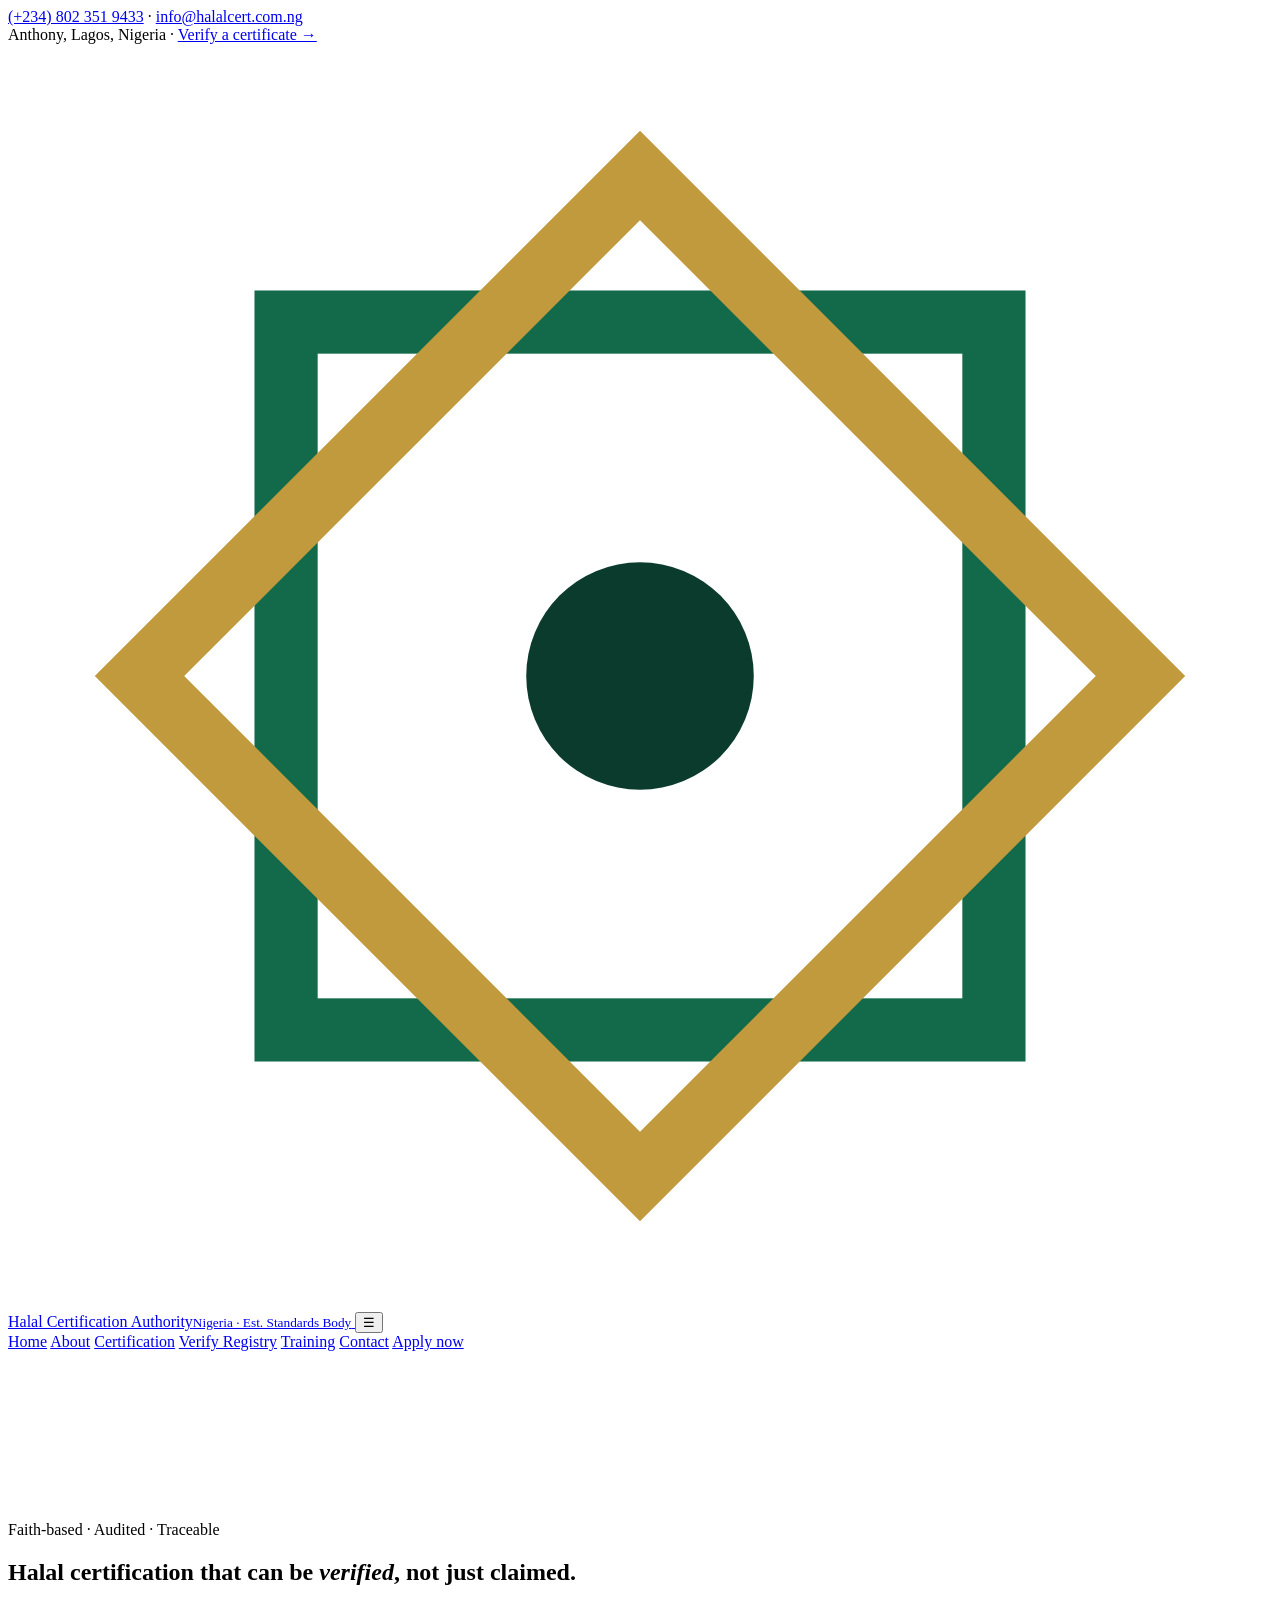
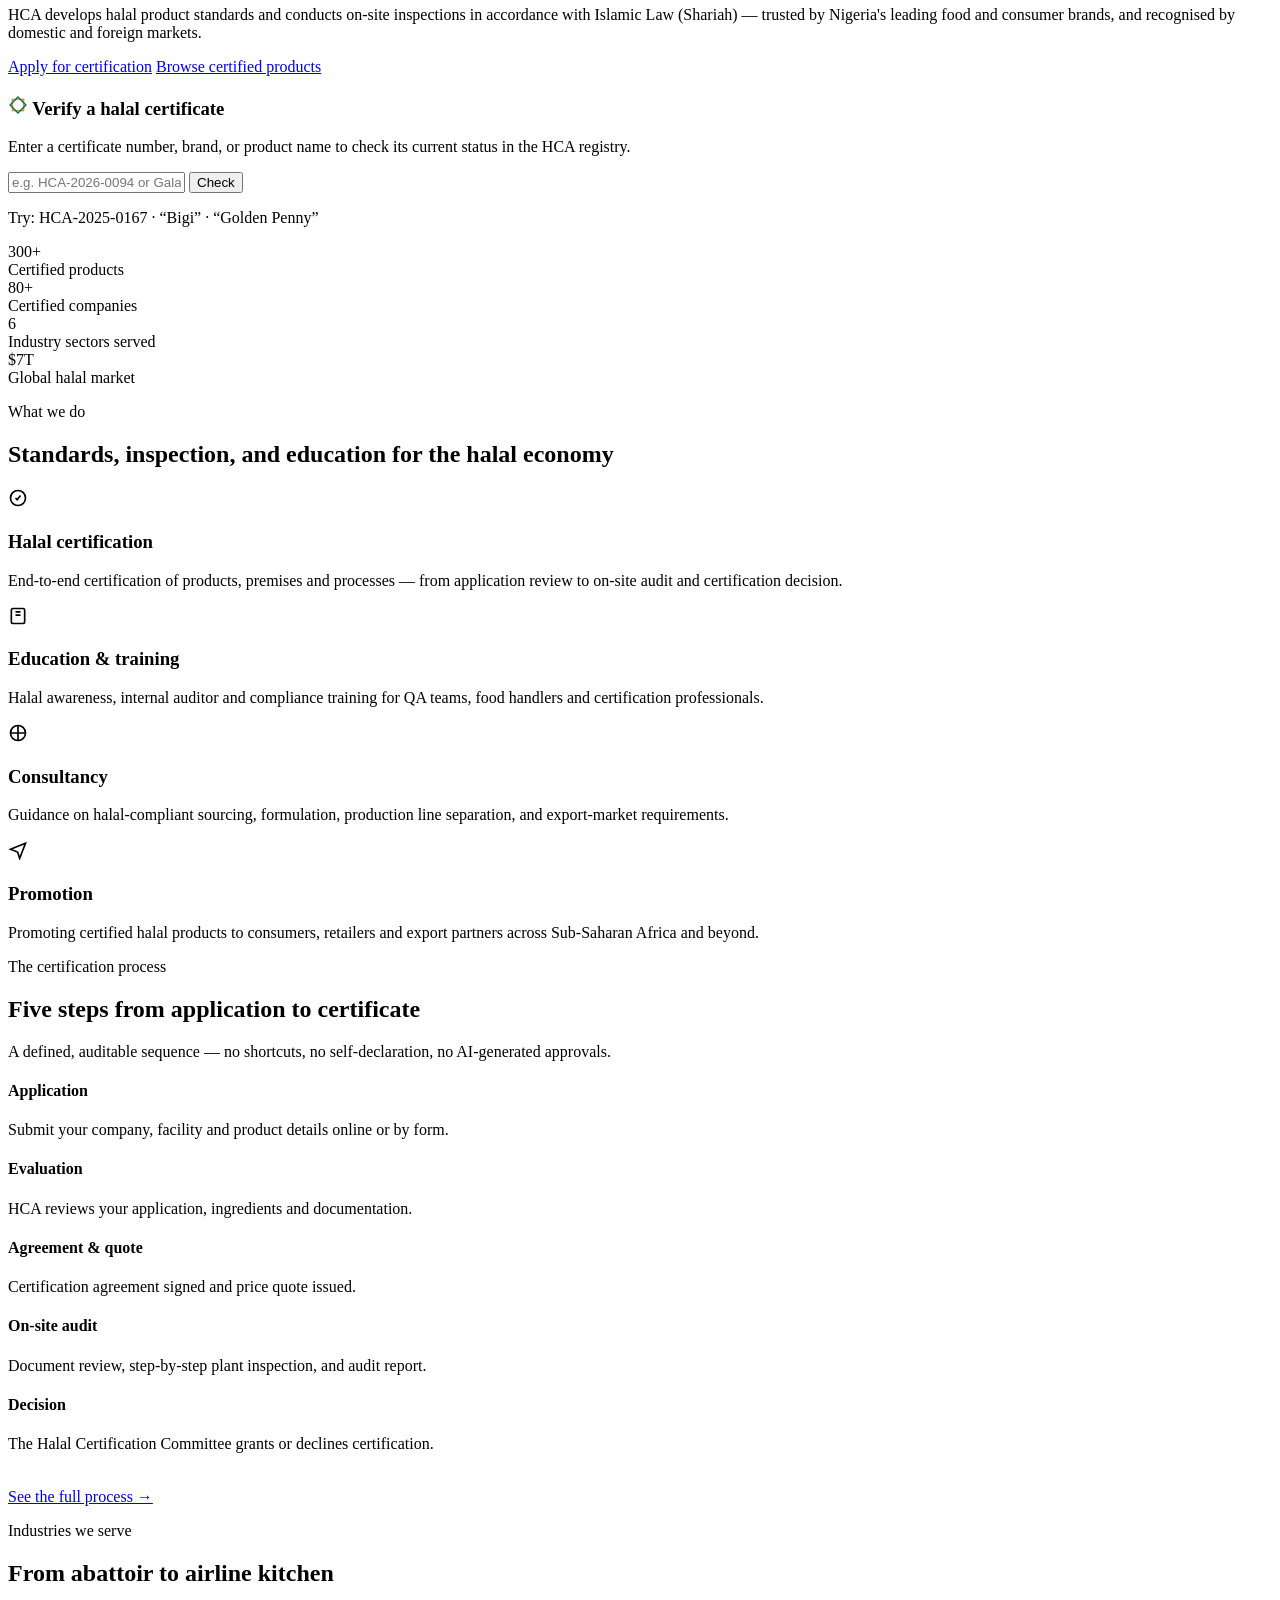
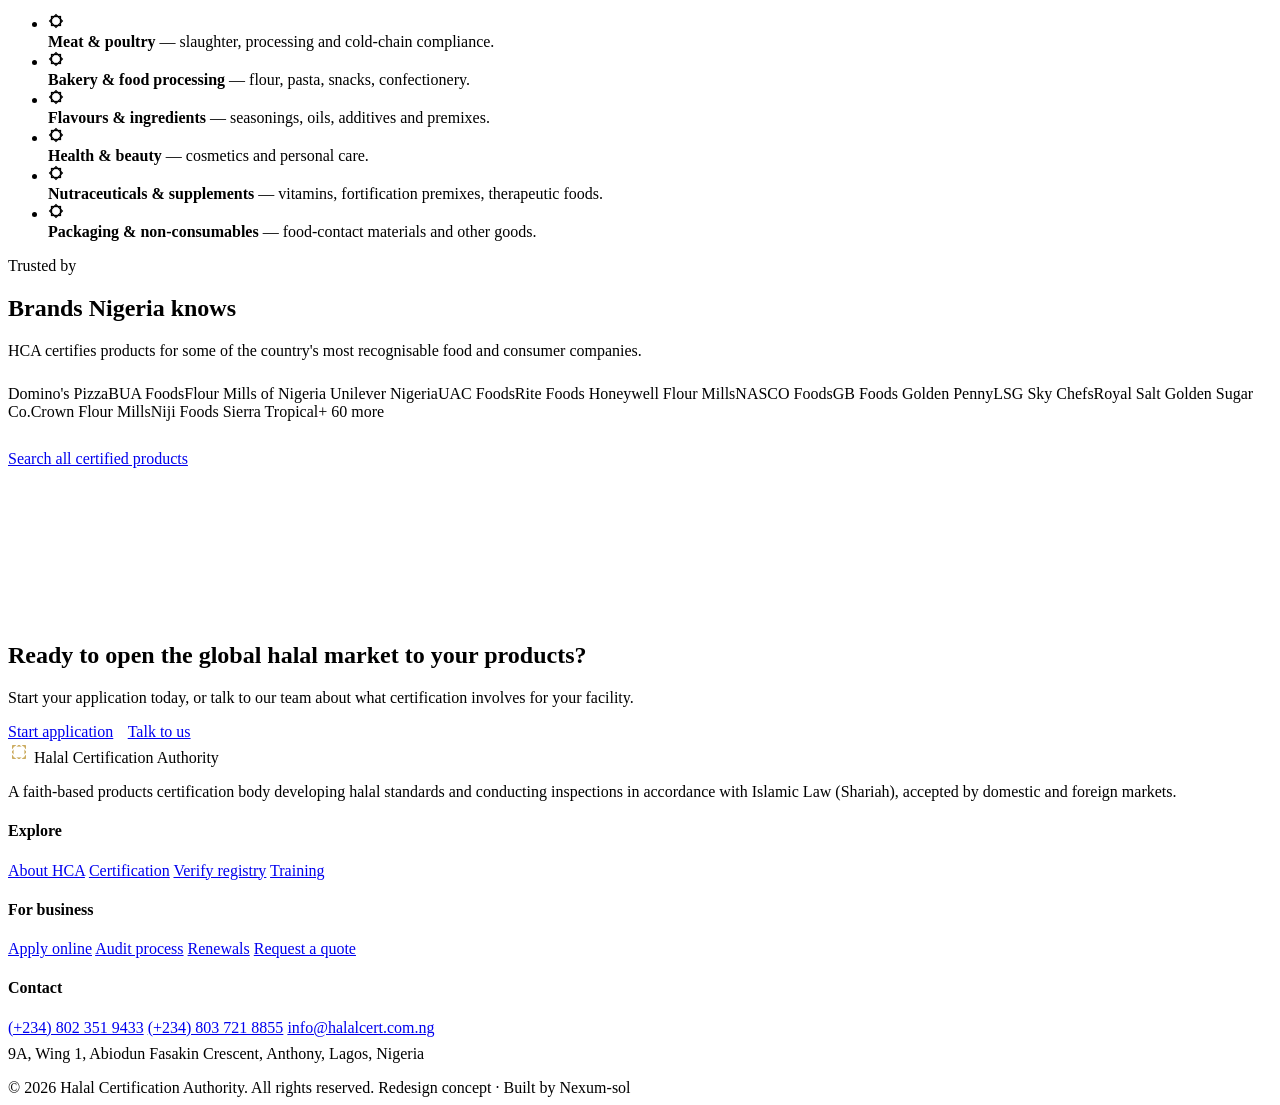
==== index.html @ 9e524f34 "Add files via upload" ====
<!DOCTYPE html>
<html lang="en">
<head>
<meta charset="UTF-8">
<meta name="viewport" content="width=device-width, initial-scale=1">
<title>Halal Certification Authority — Halal Certification in Nigeria You Can Verify</title>
<meta name="description" content="Halal Certification Authority (HCA) is Nigeria's faith-based halal certification body. Apply for halal certification, verify a certificate, and explore 300+ certified products from brands like Domino's Pizza, BUA Foods and Flour Mills of Nigeria.">
<link rel="preconnect" href="https://fonts.googleapis.com">
<link rel="preconnect" href="https://fonts.gstatic.com" crossorigin>
<link href="https://fonts.googleapis.com/css2?family=Marcellus&family=Albert+Sans:wght@400;500;600;700&family=IBM+Plex+Mono:wght@400;500&display=swap" rel="stylesheet">
<link rel="stylesheet" href="assets/styles.css">
</head>
<body>

<div class="topbar">
  <div class="wrap">
    <div><a href="tel:+2348023519433">(+234) 802 351 9433</a> · <a href="mailto:info@halalcert.com.ng">info@halalcert.com.ng</a></div>
    <div>Anthony, Lagos, Nigeria · <a href="verify.html">Verify a certificate →</a></div>
  </div>
</div>

<header class="site">
  <div class="wrap">
    <a class="brand" href="index.html" aria-label="Halal Certification Authority home">
      <svg class="mark" viewBox="0 0 100 100" aria-hidden="true">
        <rect x="22" y="22" width="56" height="56" fill="none" stroke="#136A4A" stroke-width="5"/>
        <rect x="22" y="22" width="56" height="56" fill="none" stroke="#C19A3D" stroke-width="5" transform="rotate(45 50 50)"/>
        <circle cx="50" cy="50" r="9" fill="#0B3B2C"/>
      </svg>
      <span class="name">Halal Certification Authority<small>Nigeria · Est. Standards Body</small></span>
    </a>
    <button id="navToggle" aria-expanded="false" aria-controls="mainNav" aria-label="Menu">☰</button>
    <nav class="main" id="mainNav">
      <a href="index.html" aria-current="page">Home</a>
      <a href="about.html">About</a>
      <a href="certification.html">Certification</a>
      <a href="verify.html">Verify Registry</a>
      <a href="training.html">Training</a>
      <a href="contact.html">Contact</a>
      <a class="btn" href="certification.html#apply">Apply now</a>
    </nav>
  </div>
</header>

<section class="hero">
  <svg class="pattern" aria-hidden="true" width="100%" height="100%">
    <defs>
      <pattern id="stars" width="120" height="120" patternUnits="userSpaceOnUse">
        <rect x="40" y="40" width="40" height="40" fill="none" stroke="#fff" stroke-width="1.5"/>
        <rect x="40" y="40" width="40" height="40" fill="none" stroke="#fff" stroke-width="1.5" transform="rotate(45 60 60)"/>
      </pattern>
    </defs>
    <rect width="100%" height="100%" fill="url(#stars)"/>
  </svg>
  <div class="wrap">
    <div>
      <p class="eyebrow">Faith-based · Audited · Traceable</p>
      <h1>Halal certification that can be <em>verified</em>, not just claimed.</h1>
      <p>HCA develops halal product standards and conducts on-site inspections in accordance with Islamic Law (Shariah) — trusted by Nigeria's leading food and consumer brands, and recognised by domestic and foreign markets.</p>
      <div class="actions">
        <a class="btn gold" href="certification.html#apply">Apply for certification</a>
        <a class="btn ghost" href="verify.html">Browse certified products</a>
      </div>
    </div>
    <div class="verify-card">
      <h3>
        <svg class="star" viewBox="0 0 100 100" width="20" height="20" aria-hidden="true"><rect x="22" y="22" width="56" height="56" fill="none" stroke="#C19A3D" stroke-width="7"/><rect x="22" y="22" width="56" height="56" fill="none" stroke="#136A4A" stroke-width="7" transform="rotate(45 50 50)"/></svg>
        Verify a halal certificate
      </h3>
      <p>Enter a certificate number, brand, or product name to check its current status in the HCA registry.</p>
      <form id="verifyForm">
        <input id="verifyInput" type="text" placeholder="e.g. HCA-2026-0094 or Gala" aria-label="Certificate number, brand or product">
        <button class="btn" type="submit">Check</button>
      </form>
      <div class="result-panel" id="verifyResult" aria-live="polite"></div>
      <p class="hint">Try: HCA-2025-0167 · “Bigi” · “Golden Penny”</p>
    </div>
  </div>
</section>

<div class="stats">
  <div class="wrap">
    <div class="stat"><div class="n">300<span>+</span></div><div class="l">Certified products</div></div>
    <div class="stat"><div class="n">80<span>+</span></div><div class="l">Certified companies</div></div>
    <div class="stat"><div class="n">6</div><div class="l">Industry sectors served</div></div>
    <div class="stat"><div class="n">$7<span>T</span></div><div class="l">Global halal market</div></div>
  </div>
</div>

<section class="block">
  <div class="wrap">
    <div class="sect-head">
      <p class="eyebrow">What we do</p>
      <h2>Standards, inspection, and education for the halal economy</h2>
    </div>
    <div class="grid4">
      <div class="card">
        <div class="ic"><svg width="20" height="20" viewBox="0 0 24 24" fill="none" stroke="currentColor" stroke-width="2"><path d="M9 12l2 2 4-5"/><circle cx="12" cy="12" r="9"/></svg></div>
        <h3>Halal certification</h3>
        <p>End-to-end certification of products, premises and processes — from application review to on-site audit and certification decision.</p>
      </div>
      <div class="card">
        <div class="ic"><svg width="20" height="20" viewBox="0 0 24 24" fill="none" stroke="currentColor" stroke-width="2"><path d="M4 19V5a2 2 0 012-2h12a2 2 0 012 2v14"/><path d="M4 19a2 2 0 002 2h12a2 2 0 002-2"/><path d="M9 7h6M9 11h6"/></svg></div>
        <h3>Education &amp; training</h3>
        <p>Halal awareness, internal auditor and compliance training for QA teams, food handlers and certification professionals.</p>
      </div>
      <div class="card">
        <div class="ic"><svg width="20" height="20" viewBox="0 0 24 24" fill="none" stroke="currentColor" stroke-width="2"><path d="M12 3v18M3 12h18"/><circle cx="12" cy="12" r="9"/></svg></div>
        <h3>Consultancy</h3>
        <p>Guidance on halal-compliant sourcing, formulation, production line separation, and export-market requirements.</p>
      </div>
      <div class="card">
        <div class="ic"><svg width="20" height="20" viewBox="0 0 24 24" fill="none" stroke="currentColor" stroke-width="2"><path d="M3 11l18-7-7 18-2.5-7.5L3 11z"/></svg></div>
        <h3>Promotion</h3>
        <p>Promoting certified halal products to consumers, retailers and export partners across Sub-Saharan Africa and beyond.</p>
      </div>
    </div>
  </div>
</section>

<section class="block tint">
  <div class="wrap">
    <div class="sect-head">
      <p class="eyebrow">The certification process</p>
      <h2>Five steps from application to certificate</h2>
      <p class="lead">A defined, auditable sequence — no shortcuts, no self-declaration, no AI-generated approvals.</p>
    </div>
    <div class="steps">
      <div class="step"><h4>Application</h4><p>Submit your company, facility and product details online or by form.</p></div>
      <div class="step"><h4>Evaluation</h4><p>HCA reviews your application, ingredients and documentation.</p></div>
      <div class="step"><h4>Agreement &amp; quote</h4><p>Certification agreement signed and price quote issued.</p></div>
      <div class="step"><h4>On-site audit</h4><p>Document review, step-by-step plant inspection, and audit report.</p></div>
      <div class="step"><h4>Decision</h4><p>The Halal Certification Committee grants or declines certification.</p></div>
    </div>
    <div style="margin-top:2.2rem"><a class="btn" href="certification.html">See the full process →</a></div>
  </div>
</section>

<section class="block">
  <div class="wrap">
    <div class="grid2" style="align-items:start;gap:3.5rem">
      <div>
        <p class="eyebrow">Industries we serve</p>
        <h2>From abattoir to airline kitchen</h2>
        <ul class="list-rule" style="margin-top:1.6rem">
          <li><svg class="star" viewBox="0 0 100 100" width="16" height="16"><rect x="22" y="22" width="56" height="56" fill="none" stroke="currentColor" stroke-width="8"/><rect x="22" y="22" width="56" height="56" fill="none" stroke="currentColor" stroke-width="8" transform="rotate(45 50 50)"/></svg><div><strong>Meat &amp; poultry</strong> — slaughter, processing and cold-chain compliance.</div></li>
          <li><svg class="star" viewBox="0 0 100 100" width="16" height="16"><rect x="22" y="22" width="56" height="56" fill="none" stroke="currentColor" stroke-width="8"/><rect x="22" y="22" width="56" height="56" fill="none" stroke="currentColor" stroke-width="8" transform="rotate(45 50 50)"/></svg><div><strong>Bakery &amp; food processing</strong> — flour, pasta, snacks, confectionery.</div></li>
          <li><svg class="star" viewBox="0 0 100 100" width="16" height="16"><rect x="22" y="22" width="56" height="56" fill="none" stroke="currentColor" stroke-width="8"/><rect x="22" y="22" width="56" height="56" fill="none" stroke="currentColor" stroke-width="8" transform="rotate(45 50 50)"/></svg><div><strong>Flavours &amp; ingredients</strong> — seasonings, oils, additives and premixes.</div></li>
          <li><svg class="star" viewBox="0 0 100 100" width="16" height="16"><rect x="22" y="22" width="56" height="56" fill="none" stroke="currentColor" stroke-width="8"/><rect x="22" y="22" width="56" height="56" fill="none" stroke="currentColor" stroke-width="8" transform="rotate(45 50 50)"/></svg><div><strong>Health &amp; beauty</strong> — cosmetics and personal care.</div></li>
          <li><svg class="star" viewBox="0 0 100 100" width="16" height="16"><rect x="22" y="22" width="56" height="56" fill="none" stroke="currentColor" stroke-width="8"/><rect x="22" y="22" width="56" height="56" fill="none" stroke="currentColor" stroke-width="8" transform="rotate(45 50 50)"/></svg><div><strong>Nutraceuticals &amp; supplements</strong> — vitamins, fortification premixes, therapeutic foods.</div></li>
          <li><svg class="star" viewBox="0 0 100 100" width="16" height="16"><rect x="22" y="22" width="56" height="56" fill="none" stroke="currentColor" stroke-width="8"/><rect x="22" y="22" width="56" height="56" fill="none" stroke="currentColor" stroke-width="8" transform="rotate(45 50 50)"/></svg><div><strong>Packaging &amp; non-consumables</strong> — food-contact materials and other goods.</div></li>
        </ul>
      </div>
      <div>
        <p class="eyebrow">Trusted by</p>
        <h2>Brands Nigeria knows</h2>
        <p class="lead" style="margin:1rem 0 1.6rem">HCA certifies products for some of the country's most recognisable food and consumer companies.</p>
        <div class="logo-wall">
          <span>Domino's Pizza</span><span>BUA Foods</span><span>Flour Mills of Nigeria</span>
          <span>Unilever Nigeria</span><span>UAC Foods</span><span>Rite Foods</span>
          <span>Honeywell Flour Mills</span><span>NASCO Foods</span><span>GB Foods</span>
          <span>Golden Penny</span><span>LSG Sky Chefs</span><span>Royal Salt</span>
          <span>Golden Sugar Co.</span><span>Crown Flour Mills</span><span>Niji Foods</span>
          <span>Sierra Tropical</span><span>+ 60 more</span>
        </div>
        <div style="margin-top:1.8rem"><a class="btn outline" href="verify.html">Search all certified products</a></div>
      </div>
    </div>
  </div>
</section>

<section class="cta-band">
  <svg class="pattern" aria-hidden="true" width="100%" height="100%">
    <defs>
      <pattern id="stars2" width="120" height="120" patternUnits="userSpaceOnUse">
        <rect x="40" y="40" width="40" height="40" fill="none" stroke="#fff" stroke-width="1.5"/>
        <rect x="40" y="40" width="40" height="40" fill="none" stroke="#fff" stroke-width="1.5" transform="rotate(45 60 60)"/>
      </pattern>
    </defs>
    <rect width="100%" height="100%" fill="url(#stars2)"/>
  </svg>
  <div class="wrap">
    <div>
      <h2>Ready to open the global halal market to your products?</h2>
      <p>Start your application today, or talk to our team about what certification involves for your facility.</p>
    </div>
    <div class="actions" style="display:flex;gap:.9rem;flex-wrap:wrap">
      <a class="btn gold" href="certification.html#apply">Start application</a>
      <a class="btn ghost" href="contact.html">Talk to us</a>
    </div>
  </div>
</section>

<footer class="site">
  <div class="wrap">
    <div>
      <div class="brandline">
        <svg class="star" viewBox="0 0 100 100" width="22" height="22"><rect x="22" y="22" width="56" height="56" fill="none" stroke="#C19A3D" stroke-width="6"/><rect x="22" y="22" width="56" height="56" fill="none" stroke="#fff" stroke-width="6" transform="rotate(45 50 50)"/></svg>
        Halal Certification Authority
      </div>
      <p>A faith-based products certification body developing halal standards and conducting inspections in accordance with Islamic Law (Shariah), accepted by domestic and foreign markets.</p>
    </div>
    <div>
      <h4>Explore</h4>
      <a href="about.html">About HCA</a>
      <a href="certification.html">Certification</a>
      <a href="verify.html">Verify registry</a>
      <a href="training.html">Training</a>
    </div>
    <div>
      <h4>For business</h4>
      <a href="certification.html#apply">Apply online</a>
      <a href="certification.html#process">Audit process</a>
      <a href="certification.html#renewal">Renewals</a>
      <a href="contact.html">Request a quote</a>
    </div>
    <div>
      <h4>Contact</h4>
      <a href="tel:+2348023519433">(+234) 802 351 9433</a>
      <a href="tel:+2348037218855">(+234) 803 721 8855</a>
      <a href="mailto:info@halalcert.com.ng">info@halalcert.com.ng</a>
      <p style="margin-top:.5rem">9A, Wing 1, Abiodun Fasakin Crescent, Anthony, Lagos, Nigeria</p>
    </div>
  </div>
  <div class="legal">
    <div class="wrap">
      <span>© <span data-year>2026</span> Halal Certification Authority. All rights reserved.</span>
      <span>Redesign concept · Built by Nexum-sol</span>
    </div>
  </div>
</footer>

<script src="assets/main.js"></script>
</body>
</html>
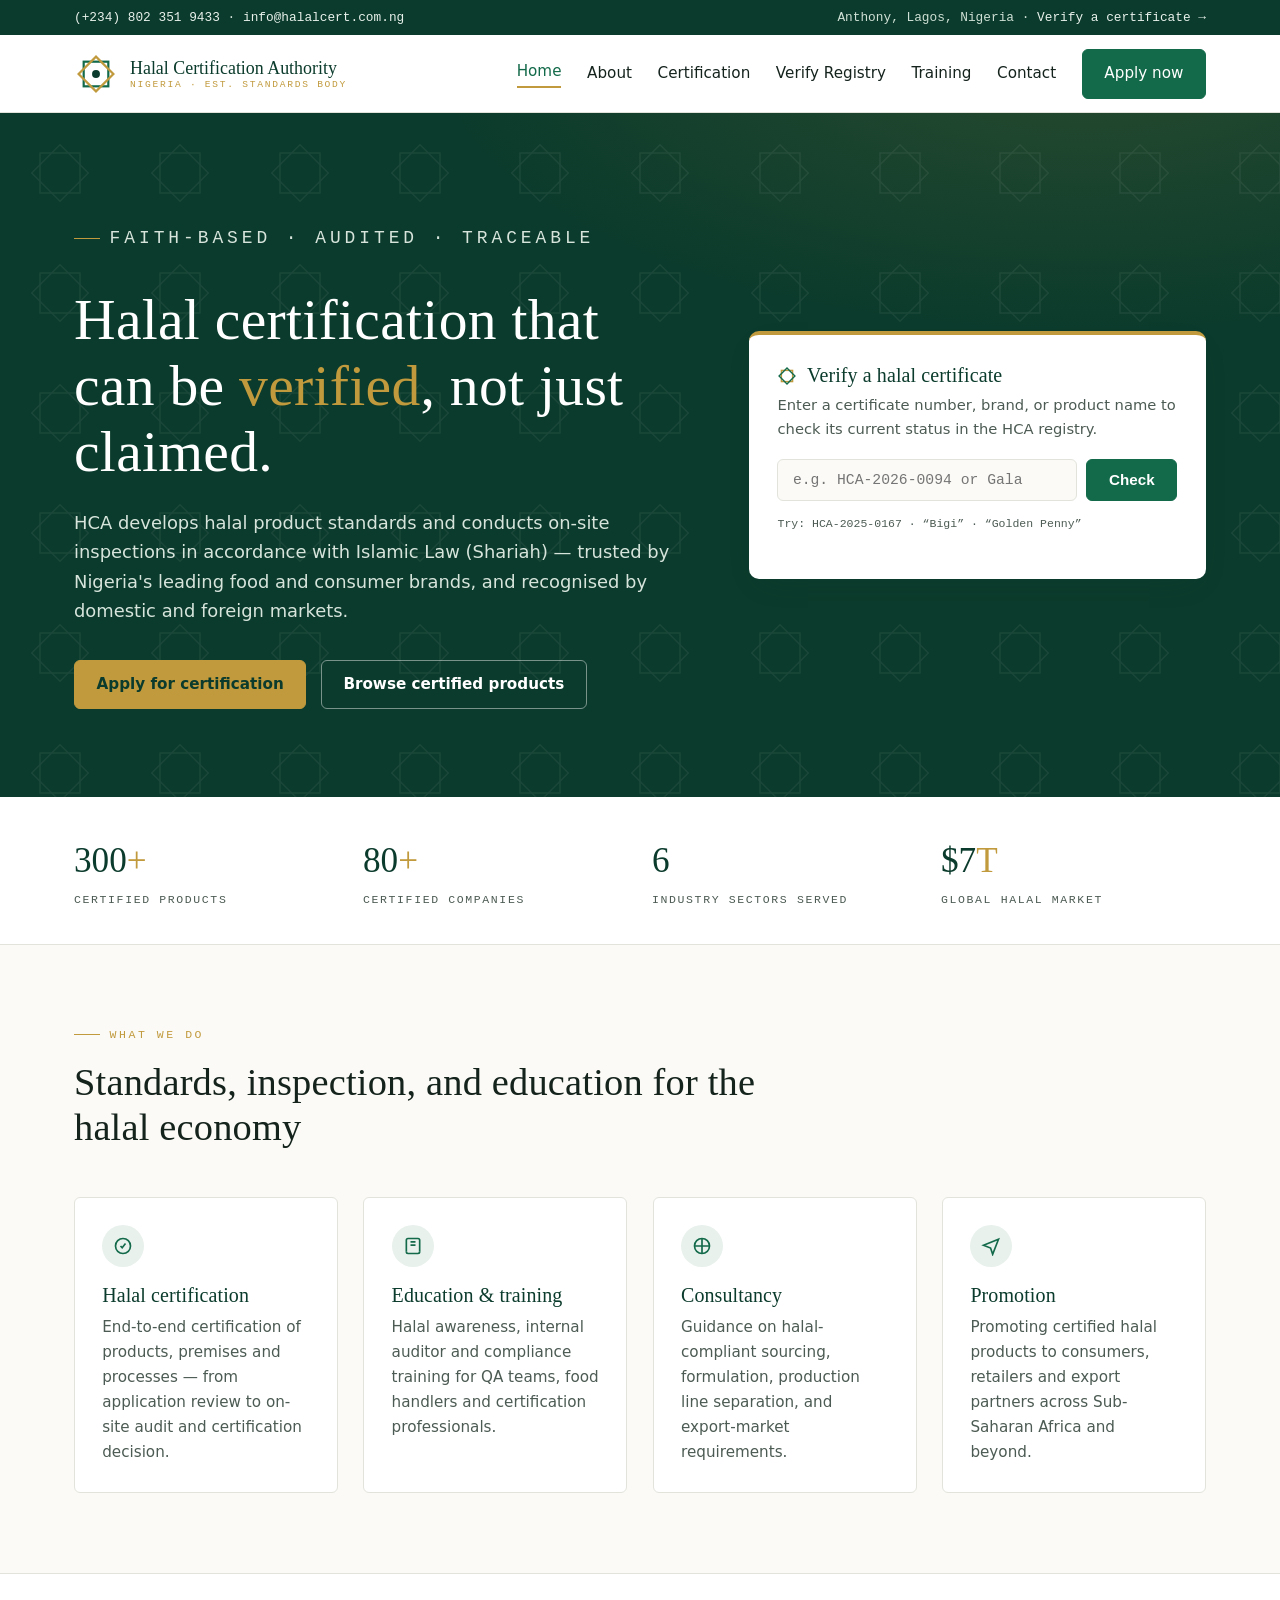
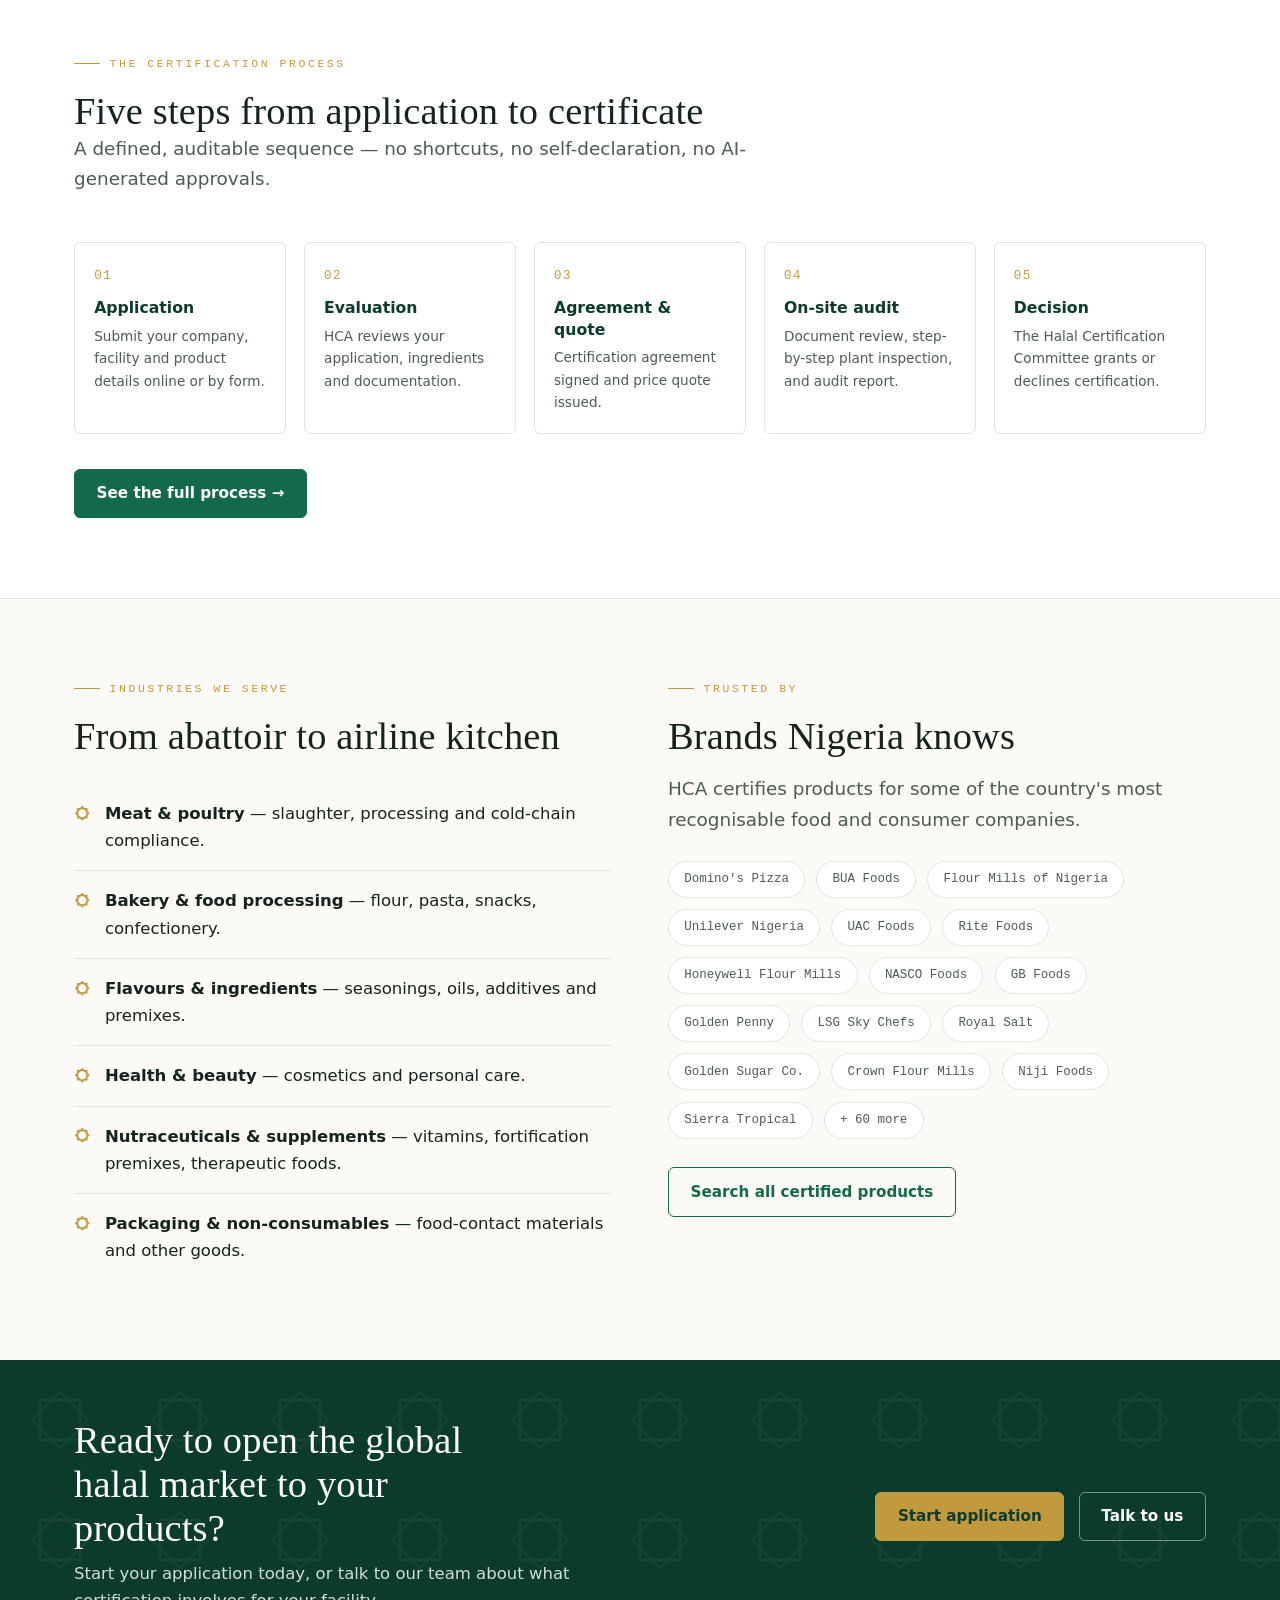
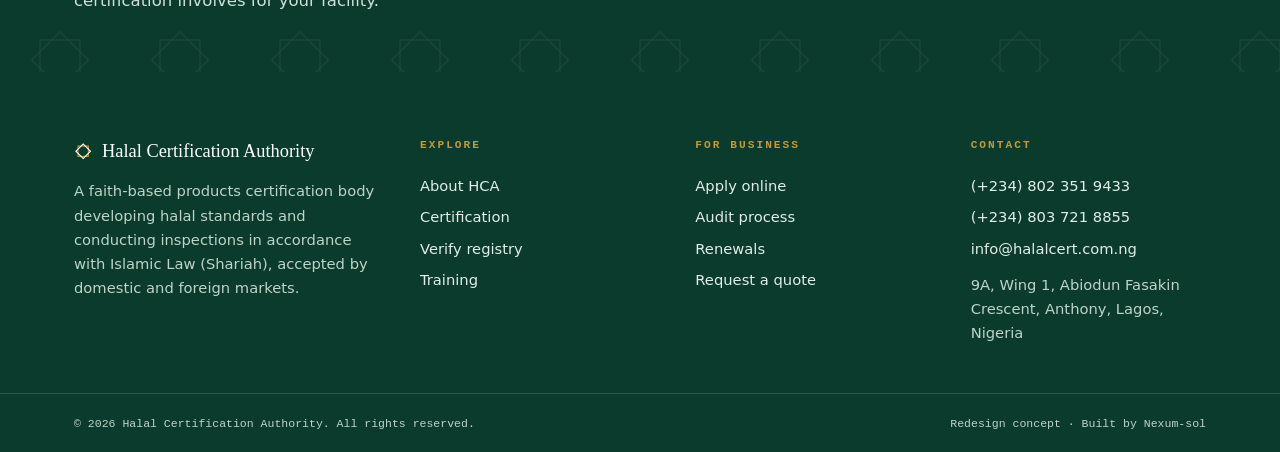
==== commit b62fe8f2: "Update index.html" ====
--- a/index.html
+++ b/index.html
@@ -8,7 +8,7 @@
 <link rel="preconnect" href="https://fonts.googleapis.com">
 <link rel="preconnect" href="https://fonts.gstatic.com" crossorigin>
 <link href="https://fonts.googleapis.com/css2?family=Marcellus&family=Albert+Sans:wght@400;500;600;700&family=IBM+Plex+Mono:wght@400;500&display=swap" rel="stylesheet">
-<link rel="stylesheet" href="assets/styles.css">
+<link rel="stylesheet" href="styles.css">
 </head>
 <body>
 
@@ -230,6 +230,6 @@
   </div>
 </footer>
 
-<script src="assets/main.js"></script>
+<script src="main.js"></script>
 </body>
 </html>
--- a/styles.css
+++ b/styles.css
@@ -0,0 +1,284 @@
+/* ============================================================
+   Halal Certification Authority — Design System
+   Palette: brand greens from HCA identity + certification gold
+   Type: Marcellus (display) · Albert Sans (body) · IBM Plex Mono (records)
+   ============================================================ */
+
+:root{
+  --green-deep:#0B3B2C;
+  --green:#136A4A;
+  --green-soft:#E8F1EC;
+  --gold:#C19A3D;
+  --gold-soft:#F6EFDD;
+  --ivory:#FBFAF6;
+  --white:#FFFFFF;
+  --ink:#15231D;
+  --ink-soft:#4C5B53;
+  --line:#E2E4DC;
+  --valid:#136A4A;
+  --expired:#A33A2E;
+  --pending:#946A12;
+
+  --font-display:'Marcellus', serif;
+  --font-body:'Albert Sans', system-ui, sans-serif;
+  --font-mono:'IBM Plex Mono', monospace;
+
+  --maxw:1180px;
+  --radius:6px;
+  --shadow:0 10px 30px -12px rgba(11,59,44,.18);
+}
+
+*{margin:0;padding:0;box-sizing:border-box}
+html{scroll-behavior:smooth}
+@media (prefers-reduced-motion: reduce){
+  html{scroll-behavior:auto}
+  *,*::before,*::after{animation:none!important;transition:none!important}
+}
+
+body{
+  font-family:var(--font-body);
+  color:var(--ink);
+  background:var(--ivory);
+  line-height:1.65;
+  font-size:16.5px;
+  -webkit-font-smoothing:antialiased;
+}
+
+img{max-width:100%;display:block}
+a{color:var(--green);text-decoration:none}
+a:hover{text-decoration:underline}
+:focus-visible{outline:3px solid var(--gold);outline-offset:2px}
+
+.wrap{max-width:var(--maxw);margin:0 auto;padding:0 24px}
+
+h1,h2,h3,.display{font-family:var(--font-display);font-weight:400;line-height:1.15;letter-spacing:.005em}
+h1{font-size:clamp(2.3rem,5vw,3.6rem)}
+h2{font-size:clamp(1.7rem,3.4vw,2.4rem)}
+h3{font-size:1.25rem}
+.lead{font-size:1.15rem;color:var(--ink-soft);max-width:62ch}
+.eyebrow{
+  font-family:var(--font-mono);font-size:.72rem;letter-spacing:.22em;
+  text-transform:uppercase;color:var(--gold);display:flex;align-items:center;gap:.6rem;
+  margin-bottom:1rem;
+}
+.eyebrow::before{content:"";width:26px;height:1px;background:var(--gold)}
+.mono{font-family:var(--font-mono);font-size:.85em}
+
+.star{width:1em;height:1em;flex:none}
+
+.topbar{
+  background:var(--green-deep);color:#CFE0D6;font-size:.8rem;
+  font-family:var(--font-mono);
+}
+.topbar .wrap{display:flex;justify-content:space-between;gap:1rem;padding-top:.45rem;padding-bottom:.45rem;flex-wrap:wrap}
+.topbar a{color:#E8F1EC}
+
+header.site{
+  background:var(--white);border-bottom:1px solid var(--line);
+  position:sticky;top:0;z-index:50;
+}
+header.site .wrap{display:flex;align-items:center;justify-content:space-between;gap:1.5rem;padding-top:.85rem;padding-bottom:.85rem}
+.brand{display:flex;align-items:center;gap:.75rem;text-decoration:none!important}
+.brand .mark{width:44px;height:44px}
+.brand .name{font-family:var(--font-display);color:var(--green-deep);font-size:1.12rem;line-height:1.15}
+.brand .name small{display:block;font-family:var(--font-mono);font-size:.6rem;letter-spacing:.18em;text-transform:uppercase;color:var(--gold)}
+
+nav.main{display:flex;align-items:center;gap:1.6rem}
+nav.main a{color:var(--ink);font-weight:500;font-size:.95rem}
+nav.main a:hover{color:var(--green);text-decoration:none}
+nav.main a[aria-current="page"]{color:var(--green);border-bottom:2px solid var(--gold);padding-bottom:2px}
+.btn{
+  display:inline-flex;align-items:center;gap:.55rem;
+  background:var(--green);color:#fff!important;font-weight:600;font-size:.95rem;
+  padding:.7rem 1.35rem;border-radius:var(--radius);border:1px solid var(--green);
+  cursor:pointer;text-decoration:none!important;transition:background .15s;
+}
+.btn:hover{background:var(--green-deep)}
+.btn.gold{background:var(--gold);border-color:var(--gold);color:var(--green-deep)!important}
+.btn.gold:hover{filter:brightness(.95)}
+.btn.ghost{background:transparent;color:var(--white)!important;border-color:rgba(255,255,255,.45)}
+.btn.ghost:hover{background:rgba(255,255,255,.1)}
+.btn.outline{background:transparent;color:var(--green)!important;border-color:var(--green)}
+.btn.outline:hover{background:var(--green-soft)}
+
+#navToggle{display:none;background:none;border:1px solid var(--line);border-radius:var(--radius);padding:.45rem .6rem;cursor:pointer;color:var(--green-deep)}
+
+.hero{
+  background:
+    radial-gradient(1100px 480px at 85% -10%, rgba(193,154,61,.16), transparent 60%),
+    var(--green-deep);
+  color:#fff;position:relative;overflow:hidden;
+}
+.hero .pattern{position:absolute;inset:0;opacity:.06;pointer-events:none}
+.hero .wrap{position:relative;display:grid;grid-template-columns:1.15fr .85fr;gap:3.5rem;padding-top:5.5rem;padding-bottom:5.5rem;align-items:center}
+.hero h1{color:#fff}
+.hero h1 em{font-style:normal;color:var(--gold)}
+.hero p{color:#D6E4DC;margin:1.4rem 0 2.1rem;max-width:54ch;font-size:1.12rem}
+.hero .actions{display:flex;gap:.9rem;flex-wrap:wrap}
+
+.verify-card{
+  background:var(--white);color:var(--ink);border-radius:10px;box-shadow:var(--shadow);
+  padding:1.8rem;border-top:4px solid var(--gold);
+}
+.verify-card h3{display:flex;align-items:center;gap:.6rem;color:var(--green-deep);margin-bottom:.35rem}
+.verify-card p{color:var(--ink-soft);font-size:.92rem;margin:0 0 1.1rem}
+.verify-card form{display:flex;gap:.6rem}
+.verify-card input{
+  flex:1;font-family:var(--font-mono);font-size:.92rem;padding:.75rem .9rem;
+  border:1.5px solid var(--line);border-radius:var(--radius);background:var(--ivory);
+}
+.verify-card input:focus{border-color:var(--green);outline:none}
+.verify-card .hint{font-family:var(--font-mono);font-size:.72rem;color:var(--ink-soft);margin-top:.8rem}
+
+.stats{background:var(--white);border-bottom:1px solid var(--line)}
+.stats .wrap{display:grid;grid-template-columns:repeat(4,1fr);padding-top:2.2rem;padding-bottom:2.2rem;gap:1.5rem}
+.stat .n{font-family:var(--font-display);font-size:2.2rem;color:var(--green-deep)}
+.stat .n span{color:var(--gold)}
+.stat .l{font-family:var(--font-mono);font-size:.72rem;letter-spacing:.14em;text-transform:uppercase;color:var(--ink-soft)}
+
+section.block{padding:5rem 0}
+section.block.tint{background:var(--white);border-block:1px solid var(--line)}
+.sect-head{max-width:720px;margin-bottom:3rem}
+
+.grid2{display:grid;grid-template-columns:repeat(2,1fr);gap:1.6rem}
+.grid3{display:grid;grid-template-columns:repeat(3,1fr);gap:1.6rem}
+.grid4{display:grid;grid-template-columns:repeat(4,1fr);gap:1.6rem}
+
+.card{
+  background:var(--white);border:1px solid var(--line);border-radius:var(--radius);
+  padding:1.7rem;
+}
+.card .ic{width:42px;height:42px;border-radius:50%;background:var(--green-soft);display:flex;align-items:center;justify-content:center;color:var(--green);margin-bottom:1.05rem}
+.card h3{color:var(--green-deep);margin-bottom:.5rem}
+.card p{color:var(--ink-soft);font-size:.95rem}
+.tint .card{background:var(--ivory)}
+
+.steps{counter-reset:step;display:grid;grid-template-columns:repeat(5,1fr);gap:1.1rem}
+.step{position:relative;background:var(--white);border:1px solid var(--line);border-radius:var(--radius);padding:1.4rem 1.2rem 1.2rem}
+.step::before{
+  counter-increment:step;content:"0" counter(step);
+  font-family:var(--font-mono);font-size:.78rem;color:var(--gold);letter-spacing:.12em;
+  display:block;margin-bottom:.7rem;
+}
+.step h4{font-size:.98rem;color:var(--green-deep);line-height:1.35;font-weight:600}
+.step p{font-size:.85rem;color:var(--ink-soft);margin-top:.4rem}
+
+.registry-tools{display:flex;gap:.8rem;flex-wrap:wrap;margin-bottom:1.4rem}
+.registry-tools input[type="search"]{
+  flex:1;min-width:230px;font-family:var(--font-mono);font-size:.9rem;
+  padding:.7rem .95rem;border:1.5px solid var(--line);border-radius:var(--radius);background:var(--white);
+}
+.registry-tools select{
+  font-family:var(--font-body);font-size:.92rem;padding:.7rem .8rem;
+  border:1.5px solid var(--line);border-radius:var(--radius);background:var(--white);color:var(--ink);
+}
+.registry-tools input:focus,.registry-tools select:focus{border-color:var(--green);outline:none}
+
+.table-wrap{overflow-x:auto;background:var(--white);border:1px solid var(--line);border-radius:var(--radius)}
+table.registry{width:100%;border-collapse:collapse;min-width:780px}
+table.registry th{
+  font-family:var(--font-mono);font-size:.68rem;letter-spacing:.14em;text-transform:uppercase;
+  text-align:left;color:var(--ink-soft);background:var(--ivory);
+  padding:.85rem 1rem;border-bottom:1px solid var(--line);
+}
+table.registry td{padding:.95rem 1rem;border-bottom:1px solid var(--line);font-size:.92rem;vertical-align:top}
+table.registry tr:last-child td{border-bottom:none}
+table.registry td .co{font-weight:600;color:var(--green-deep)}
+table.registry td .id{font-family:var(--font-mono);font-size:.78rem;color:var(--ink-soft)}
+
+.badge{
+  display:inline-flex;align-items:center;gap:.4rem;font-family:var(--font-mono);
+  font-size:.7rem;letter-spacing:.08em;text-transform:uppercase;
+  padding:.28rem .65rem;border-radius:99px;white-space:nowrap;
+}
+.badge::before{content:"";width:7px;height:7px;border-radius:50%;background:currentColor}
+.badge.valid{color:var(--valid);background:var(--green-soft)}
+.badge.expired{color:var(--expired);background:#F7E8E5}
+.badge.renewal{color:var(--pending);background:var(--gold-soft)}
+
+.demo-note{
+  font-family:var(--font-mono);font-size:.74rem;color:var(--ink-soft);
+  background:var(--gold-soft);border:1px dashed var(--gold);border-radius:var(--radius);
+  padding:.7rem 1rem;margin-top:1.1rem;
+}
+
+.result-panel{margin-top:1rem;display:none}
+.result-panel.show{display:block}
+
+form.std{display:grid;gap:1.1rem}
+form.std .row{display:grid;grid-template-columns:repeat(2,1fr);gap:1.1rem}
+form.std label{font-weight:600;font-size:.88rem;color:var(--green-deep);display:block;margin-bottom:.35rem}
+form.std input,form.std select,form.std textarea{
+  width:100%;font-family:var(--font-body);font-size:.95rem;padding:.75rem .9rem;
+  border:1.5px solid var(--line);border-radius:var(--radius);background:var(--white);color:var(--ink);
+}
+form.std input:focus,form.std select:focus,form.std textarea:focus{border-color:var(--green);outline:none}
+form.std textarea{min-height:120px;resize:vertical}
+.form-note{font-size:.83rem;color:var(--ink-soft)}
+
+.list-rule{list-style:none}
+.list-rule li{padding:1rem 0;border-bottom:1px solid var(--line);display:flex;gap:.9rem;align-items:flex-start}
+.list-rule li:last-child{border-bottom:none}
+.list-rule .star{color:var(--gold);margin-top:.3rem}
+
+.team{display:grid;grid-template-columns:repeat(3,1fr);gap:1.6rem}
+.member{background:var(--white);border:1px solid var(--line);border-radius:var(--radius);padding:1.5rem}
+.member .init{
+  width:54px;height:54px;border-radius:50%;background:var(--green-deep);color:var(--gold);
+  font-family:var(--font-display);font-size:1.2rem;display:flex;align-items:center;justify-content:center;margin-bottom:1rem;
+}
+.member h3{font-size:1.05rem;color:var(--green-deep)}
+.member .role{font-family:var(--font-mono);font-size:.72rem;letter-spacing:.1em;text-transform:uppercase;color:var(--gold);margin:.3rem 0 .6rem}
+.member p{font-size:.88rem;color:var(--ink-soft)}
+
+.logo-wall{display:flex;flex-wrap:wrap;gap:.7rem}
+.logo-wall span{
+  font-family:var(--font-mono);font-size:.78rem;color:var(--ink-soft);
+  border:1px solid var(--line);background:var(--white);border-radius:99px;padding:.45rem .95rem;
+}
+
+.cta-band{background:var(--green-deep);color:#fff;position:relative;overflow:hidden}
+.cta-band .pattern{position:absolute;inset:0;opacity:.06;pointer-events:none}
+.cta-band .wrap{position:relative;display:flex;align-items:center;justify-content:space-between;gap:2rem;padding-top:3.6rem;padding-bottom:3.6rem;flex-wrap:wrap}
+.cta-band h2{color:#fff;max-width:24ch}
+.cta-band p{color:#CFE0D6;margin-top:.6rem;max-width:48ch}
+
+.page-hero{background:var(--green-deep);color:#fff;position:relative;overflow:hidden}
+.page-hero .pattern{position:absolute;inset:0;opacity:.06;pointer-events:none}
+.page-hero .wrap{position:relative;padding-top:4rem;padding-bottom:4rem;max-width:var(--maxw)}
+.page-hero h1{color:#fff}
+.page-hero p{color:#D6E4DC;margin-top:1rem;max-width:60ch;font-size:1.08rem}
+.crumb{font-family:var(--font-mono);font-size:.72rem;letter-spacing:.16em;text-transform:uppercase;color:var(--gold);margin-bottom:1rem}
+.crumb a{color:#CFE0D6}
+
+footer.site{background:var(--green-deep);color:#BFD3C8;font-size:.92rem}
+footer.site .wrap{display:grid;grid-template-columns:1.3fr 1fr 1fr 1fr;gap:2.5rem;padding-top:4rem;padding-bottom:3rem}
+footer.site h4{font-family:var(--font-mono);font-size:.7rem;letter-spacing:.18em;text-transform:uppercase;color:var(--gold);margin-bottom:1rem}
+footer.site a{color:#E2EDE7;display:block;padding:.22rem 0}
+footer.site .brandline{font-family:var(--font-display);color:#fff;font-size:1.15rem;margin-bottom:.8rem;display:flex;gap:.6rem;align-items:center}
+footer.site .legal{border-top:1px solid rgba(255,255,255,.14)}
+footer.site .legal .wrap{display:flex;justify-content:space-between;gap:1rem;padding-top:1.2rem;padding-bottom:1.2rem;font-family:var(--font-mono);font-size:.72rem;flex-wrap:wrap}
+
+@media (max-width:980px){
+  .hero .wrap{grid-template-columns:1fr;padding-top:4rem;padding-bottom:4rem}
+  .stats .wrap{grid-template-columns:repeat(2,1fr)}
+  .grid3,.grid4,.team{grid-template-columns:repeat(2,1fr)}
+  .steps{grid-template-columns:repeat(2,1fr)}
+  footer.site .wrap{grid-template-columns:1fr 1fr}
+}
+@media (max-width:680px){
+  nav.main{
+    display:none;position:absolute;top:100%;left:0;right:0;background:var(--white);
+    flex-direction:column;align-items:stretch;padding:1rem 1.5rem;gap:0;border-bottom:1px solid var(--line);
+    box-shadow:var(--shadow);
+  }
+  nav.main.open{display:flex}
+  nav.main a{padding:.8rem 0;border-bottom:1px solid var(--line)}
+  nav.main .btn{margin-top:1rem;justify-content:center}
+  #navToggle{display:block}
+  .grid2,.grid3,.grid4,.team,.steps{grid-template-columns:1fr}
+  form.std .row{grid-template-columns:1fr}
+  .verify-card form{flex-direction:column}
+  footer.site .wrap{grid-template-columns:1fr}
+  .topbar .wrap{justify-content:center}
+}
